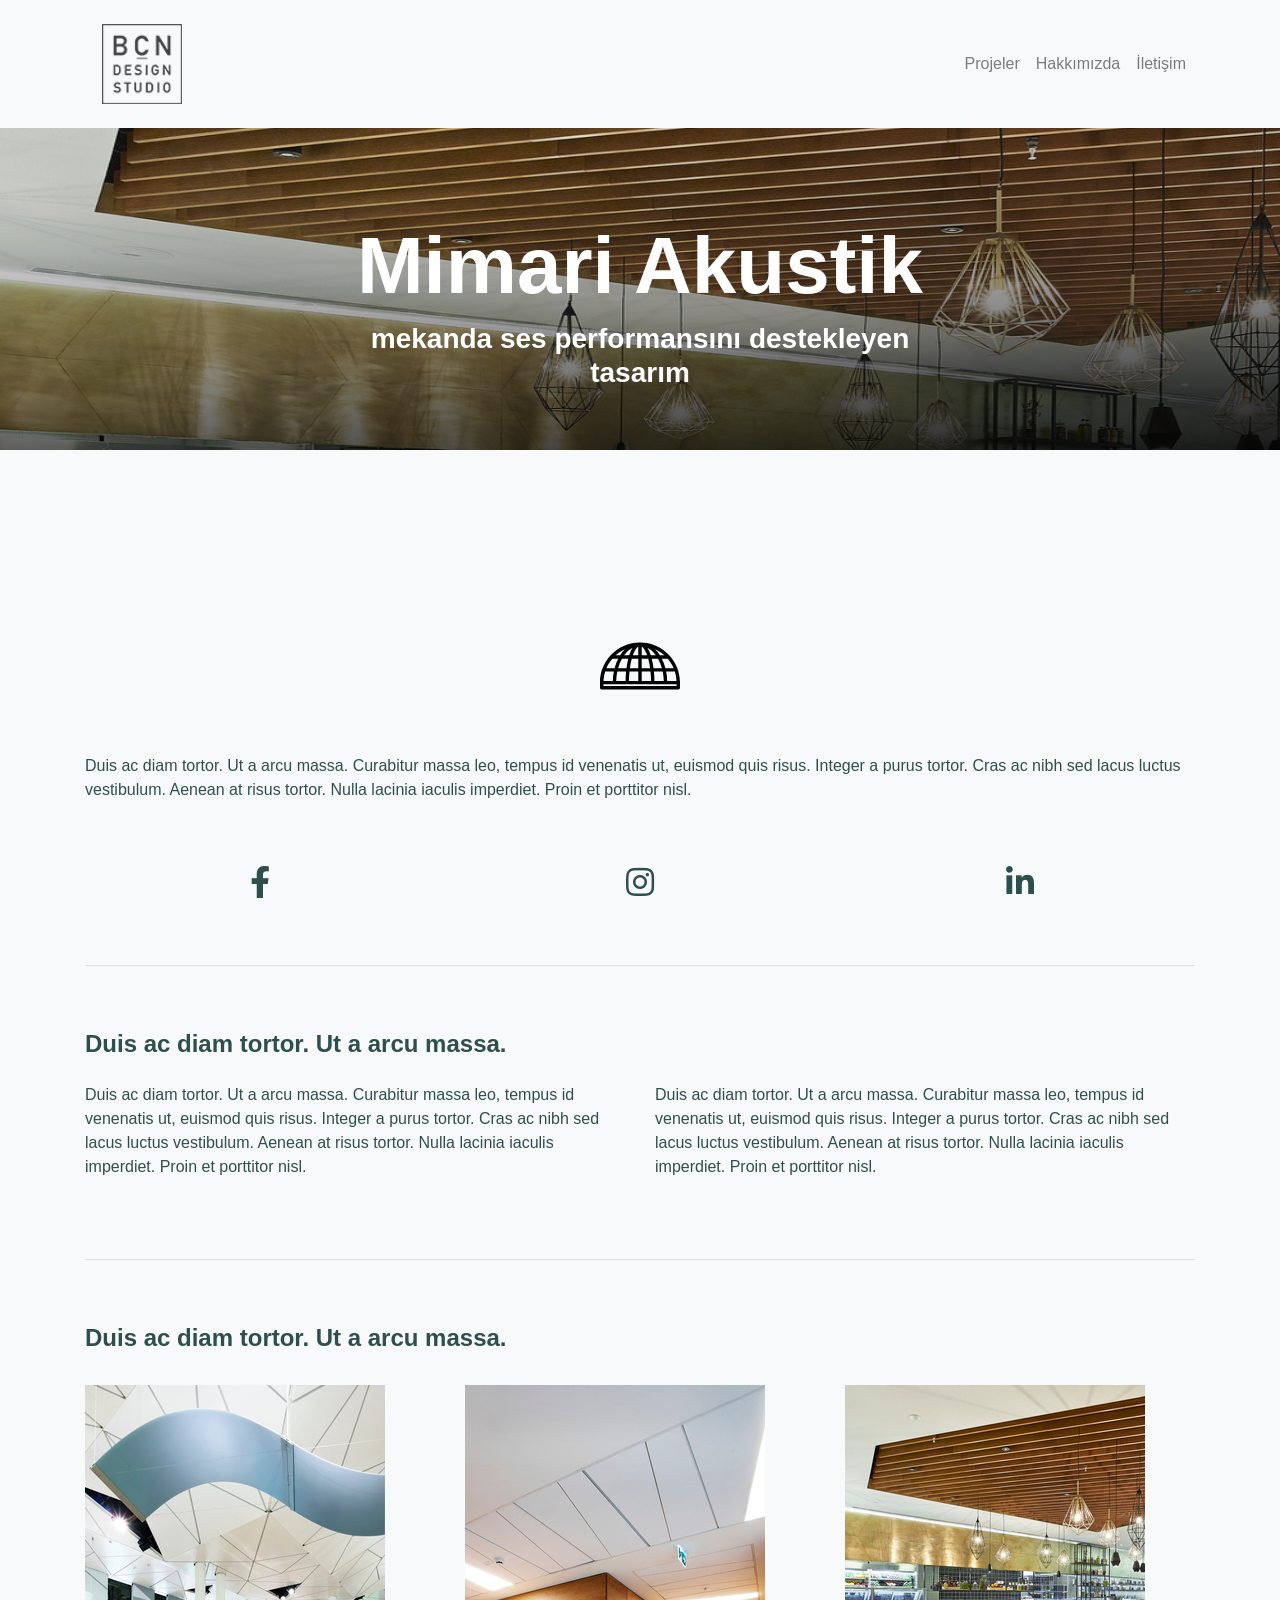
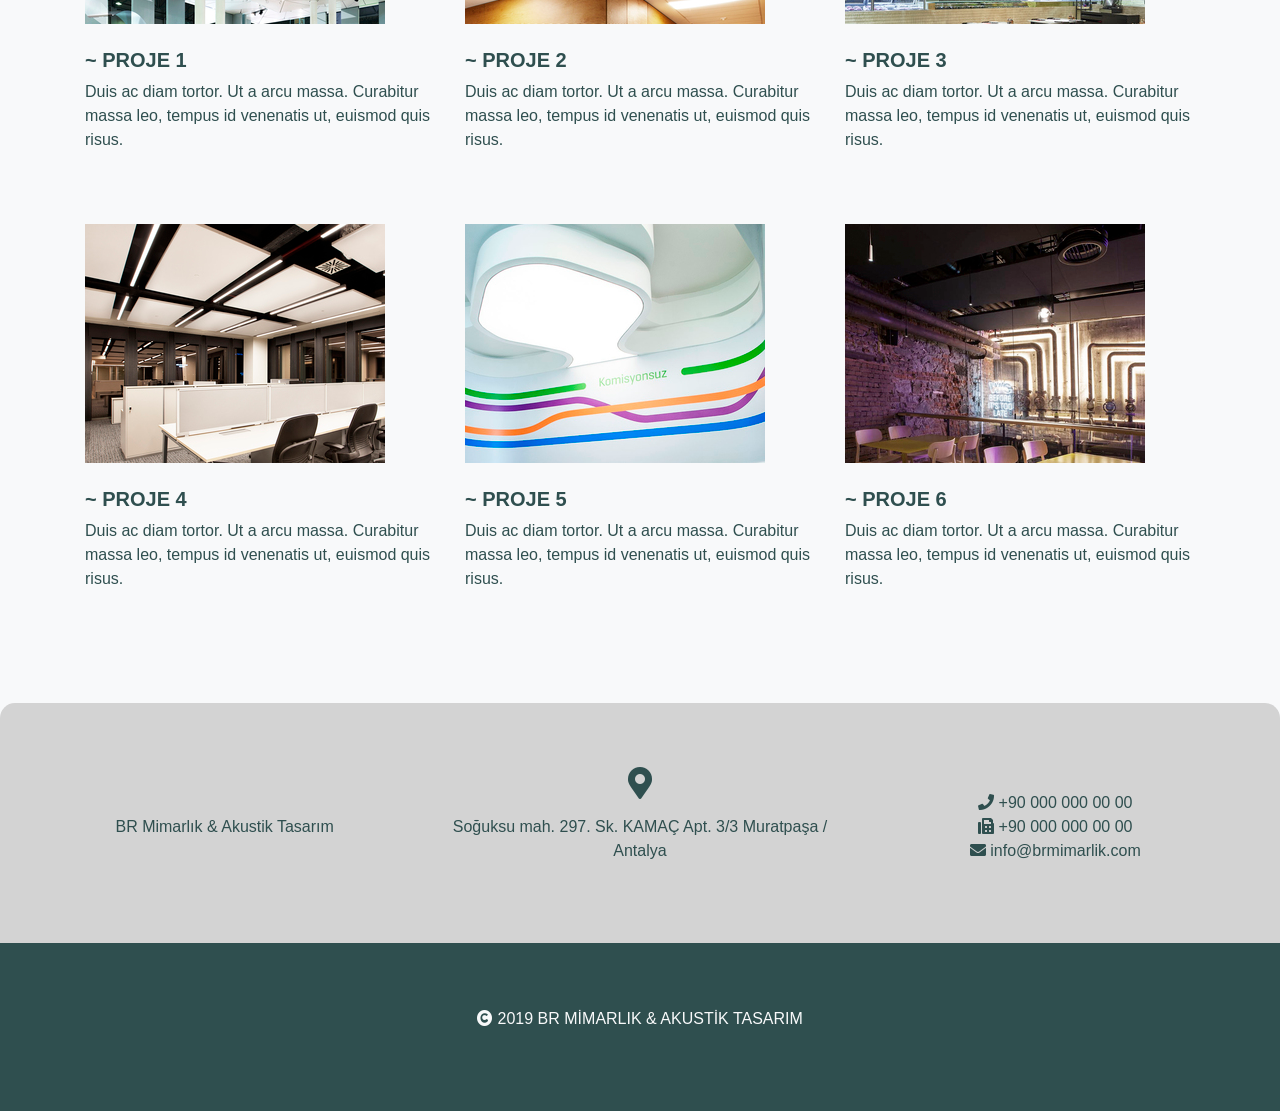
==== public_html/index.html @ 51b2e2f9 "public html folder added" ====
<!DOCTYPE html>
<html lang="tr">
<head>
    <title>BR Mimarlık</title>
    <meta charset="utf-8">
    <meta name="viewport" content="width=device-width, initial-scale=1">
    <link rel="shortcut icon" type="image/png" href="images/logo.png"/>
    <link rel="stylesheet" href="styles.css">
    <link rel="stylesheet" href="https://stackpath.bootstrapcdn.com/bootstrap/4.3.1/css/bootstrap.min.css" integrity="sha384-ggOyR0iXCbMQv3Xipma34MD+dH/1fQ784/j6cY/iJTQUOhcWr7x9JvoRxT2MZw1T" crossorigin="anonymous">
    <link rel="stylesheet" href="https://use.fontawesome.com/releases/v5.8.1/css/all.css" integrity="sha384-50oBUHEmvpQ+1lW4y57PTFmhCaXp0ML5d60M1M7uH2+nqUivzIebhndOJK28anvf" crossorigin="anonymous">
    <script src="https://code.jquery.com/jquery-3.3.1.slim.min.js" integrity="sha384-q8i/X+965DzO0rT7abK41JStQIAqVgRVzpbzo5smXKp4YfRvH+8abtTE1Pi6jizo" crossorigin="anonymous"></script>
    <script src="https://cdnjs.cloudflare.com/ajax/libs/popper.js/1.14.7/umd/popper.min.js" integrity="sha384-UO2eT0CpHqdSJQ6hJty5KVphtPhzWj9WO1clHTMGa3JDZwrnQq4sF86dIHNDz0W1" crossorigin="anonymous"></script>
    <script src="https://stackpath.bootstrapcdn.com/bootstrap/4.3.1/js/bootstrap.min.js" integrity="sha384-JjSmVgyd0p3pXB1rRibZUAYoIIy6OrQ6VrjIEaFf/nJGzIxFDsf4x0xIM+B07jRM" crossorigin="anonymous"></script>
</head>

<body style="background-color: #F8F9FA; color: darkslategray">

<nav class="container navbar navbar-expand-lg navbar-light bg-light">
    <a class="navbar-brand p-3" href="./index.html">
        <img src="images/logo.png" width="80" height="80" class="d-inline-block align-top" alt="BR Mimarlık Logo">
    </a>
    <button class="navbar-toggler" type="button" data-toggle="collapse" data-target="#navbarNav" aria-controls="navbarNav" aria-expanded="false" aria-label="Toggle navigation">
        <span class="navbar-toggler-icon"></span>
    </button>
    <div class="collapse navbar-collapse" id="navbarNav">
        <ul class="navbar-nav ml-auto">
            <li class="nav-item">
                <a class="nav-link" href="./projeler.html">Projeler</a>
            </li>
            <li class="nav-item">
                <a class="nav-link" href="./hakkimizda.html">Hakkımızda</a>
            </li>
            <li class="nav-item">
                <a class="nav-link" href="./iletisim.html">İletişim</a>
            </li>
        </ul>
    </div>
</nav>

<div class="hero-image">
    <div class="hero-text">
        <h1 style="font-size:80px; font-weight:bold">Mimari Akustik</h1>
        <h3 style="font-weight:bold">mekanda ses performansını destekleyen tasarım</h3>
    </div>
</div>

<div class="container pt-5">
    <div class="row justify-content-center">
        <img src="images/dome_vector.svg" height="80" width="80">
    </div>

    <div class="row pt-5 pb-5">
        <div class="col-12">
            <p>Duis ac diam tortor. Ut a arcu massa. Curabitur massa leo, tempus id venenatis ut, euismod quis risus. Integer a purus tortor. Cras ac nibh sed lacus luctus vestibulum. Aenean at risus tortor. Nulla lacinia iaculis imperdiet. Proin et porttitor nisl.</p>
        </div>
    </div>

    <div class="row pb-5 text-center">
        <div class="col-4">
            <a href="https://www.facebook.com/ggerdan" style="color:darkslategray">
                <i class="fab fa-facebook-f fa-2x zoom-3"></i>
            </a>
        </div>
        <div class="col-4">
            <a href="https://www.instagram.com/gokhangerdan/" style="color:darkslategray">
                <i class="fab fa-instagram fa-2x zoom-3"></i>
            </a>
        </div>
        <div class="col-4">
            <a href="https://www.linkedin.com/in/gokhangerdan/" style="color:darkslategray">
                <i class="fab fa-linkedin-in fa-2x zoom-3"></i>
            </a>
        </div>
    </div>

    <hr>

    <div class="row pt-5 pb-3">
        <div class=col-6>
            <h4 style="font-weight: bold">Duis ac diam tortor. Ut a arcu massa.</h4>
        </div>
    </div>

    <div class="row pb-5">
        <div class="col-6">
            <p>Duis ac diam tortor. Ut a arcu massa. Curabitur massa leo, tempus id venenatis ut, euismod quis risus. Integer a purus tortor. Cras ac nibh sed lacus luctus vestibulum. Aenean at risus tortor. Nulla lacinia iaculis imperdiet. Proin et porttitor nisl.</p>
        </div>
        <div class="col-6">
            <p>Duis ac diam tortor. Ut a arcu massa. Curabitur massa leo, tempus id venenatis ut, euismod quis risus. Integer a purus tortor. Cras ac nibh sed lacus luctus vestibulum. Aenean at risus tortor. Nulla lacinia iaculis imperdiet. Proin et porttitor nisl.</p>
        </div>
    </div>

    <hr>

    <div class="row pt-5 pb-3">
        <div class=col-6>
            <h4 style="font-weight: bold">Duis ac diam tortor. Ut a arcu massa.</h4>
        </div>
    </div>

    <div class="row pt-2 pb-5">
        <div class="col-4 zoom">
            <a target="_self" href="proje1.html" style="color:darkslategrey; text-decoration:none">
                <img src="images/proje1.jpg", alt="Proje 1", width="300", height="239">
                <h5 style="font-weight:bold"><br>~ PROJE 1</h5>
                <p>Duis ac diam tortor. Ut a arcu massa. Curabitur massa leo, tempus id venenatis ut, euismod quis risus.</p>
            </a>
        </div>
        <div class="col-4 zoom">
            <a target="_self" href="proje2.html" style="color:darkslategrey; text-decoration:none">
                <img src="images/proje2.jpg", alt="Proje 2", width="300", height="239">
                <h5 style="font-weight:bold"><br>~ PROJE 2</h5>
                <p>Duis ac diam tortor. Ut a arcu massa. Curabitur massa leo, tempus id venenatis ut, euismod quis risus.</p>
            </a>
        </div>
        <div class="col-4 zoom">
            <a target="_self" href="proje3.html" style="color:darkslategrey; text-decoration:none">
                <img src="images/proje3.jpg", alt="Proje 3", width="300", height="239">
                <h5 style="font-weight:bold"><br>~ PROJE 3</h5>
                <p>Duis ac diam tortor. Ut a arcu massa. Curabitur massa leo, tempus id venenatis ut, euismod quis risus.</p>
            </a>
        </div>
    </div>
    <div class="row pt-2 pb-5">
        <div class="col-4 zoom">
            <a target="_self" href="proje4.html" style="color:darkslategrey; text-decoration:none">
                <img src="images/proje4.jpg", alt="Proje 4", width="300", height="239">
                <h5 style="font-weight:bold"><br>~ PROJE 4</h5>
                <p>Duis ac diam tortor. Ut a arcu massa. Curabitur massa leo, tempus id venenatis ut, euismod quis risus.</p>
            </a>
        </div>
        <div class="col-4 zoom">
            <a target="_self" href="proje5.html" style="color:darkslategrey; text-decoration:none">
                <img src="images/proje5.jpg", alt="Proje 5", width="300", height="239">
                <h5 style="font-weight:bold"><br>~ PROJE 5</h5>
                <p>Duis ac diam tortor. Ut a arcu massa. Curabitur massa leo, tempus id venenatis ut, euismod quis risus.</p>
            </a>
        </div>
        <div class="col-4 zoom">
            <a target="_self" href="proje6.html" style="color:darkslategrey; text-decoration:none">
                <img src="images/proje6.jpg", alt="Proje 6", width="300", height="239">
                <h5 style="font-weight:bold"><br>~ PROJE 6</h5>
                <p>Duis ac diam tortor. Ut a arcu massa. Curabitur massa leo, tempus id venenatis ut, euismod quis risus.</p>
            </a>
        </div>
    </div>

</div>

<div style="margin-bottom:0">
    <div class="jumbotron text-center mt-5 mb-0" style="border-radius: 15px 15px 0px 0px; background-color:lightgrey; color:darkslategray">
        <div class="row">
            <div class="col-4 pt-5">
                <p>BR Mimarlık & Akustik Tasarım</p>
            </div>
            <div class="col-4">
                <i class="fas fa-map-marker-alt fa-2x pb-3"></i><br>
                <p>Soğuksu mah. 297. Sk. KAMAÇ Apt. 3/3 Muratpaşa / Antalya</p>
            </div>
            <div class="col-4 pt-4">
                <p><i class="fas fa-phone"></i> +90 000 000 00 00<br>
                <i class="fas fa-fax"></i> +90 000 000 00 00<br>
                <i class="fas fa-envelope"></i> info@brmimarlik.com</p>
            </div>
        </div>
    </div>
    <div class="jumbotron text-center mt-0 mb-0" style="border-radius: 0; background-color:darkslategray; color:#F8F9FA">
        <div class="row">
            <div class="col-4">
            </div>
            <div class="col-4">
                <p><i class="fas fa-copyright"></i> 2019 BR MİMARLIK & AKUSTİK TASARIM</p>
            </div>
            <div class="col-4">
            </div>
        </div>
    </div>
</div>

</body>
</html>
---- public_html/styles.css ----
body, html {
  height: 100%;
  margin: 0;
  font-family: Arial, Helvetica, sans-serif;
}

.hero-image {
  background-image: linear-gradient(175deg, rgba(0, 0, 0, 0.0), rgba(0, 0, 0, 0.1), rgba(0, 0, 0, 0.4), rgba(0, 0, 0, 0.9)), url("images/hero_image.jpg");
  height: 50%;
  background-position: 0% 0%;
  background-repeat: no-repeat;
  background-size: 100% 50%;
  background-attachment: fixed;
  position: relative;
}

.hero-text {
  text-align: center;
  position: absolute;
  top: 40%;
  left: 50%;
  transform: translate(-50%, -50%);
  color: white;
}

.zoom:hover {
  transform: scale(1.1);
}

.zoom-3:hover {
  transform: scale(1.3);
  color: black
}
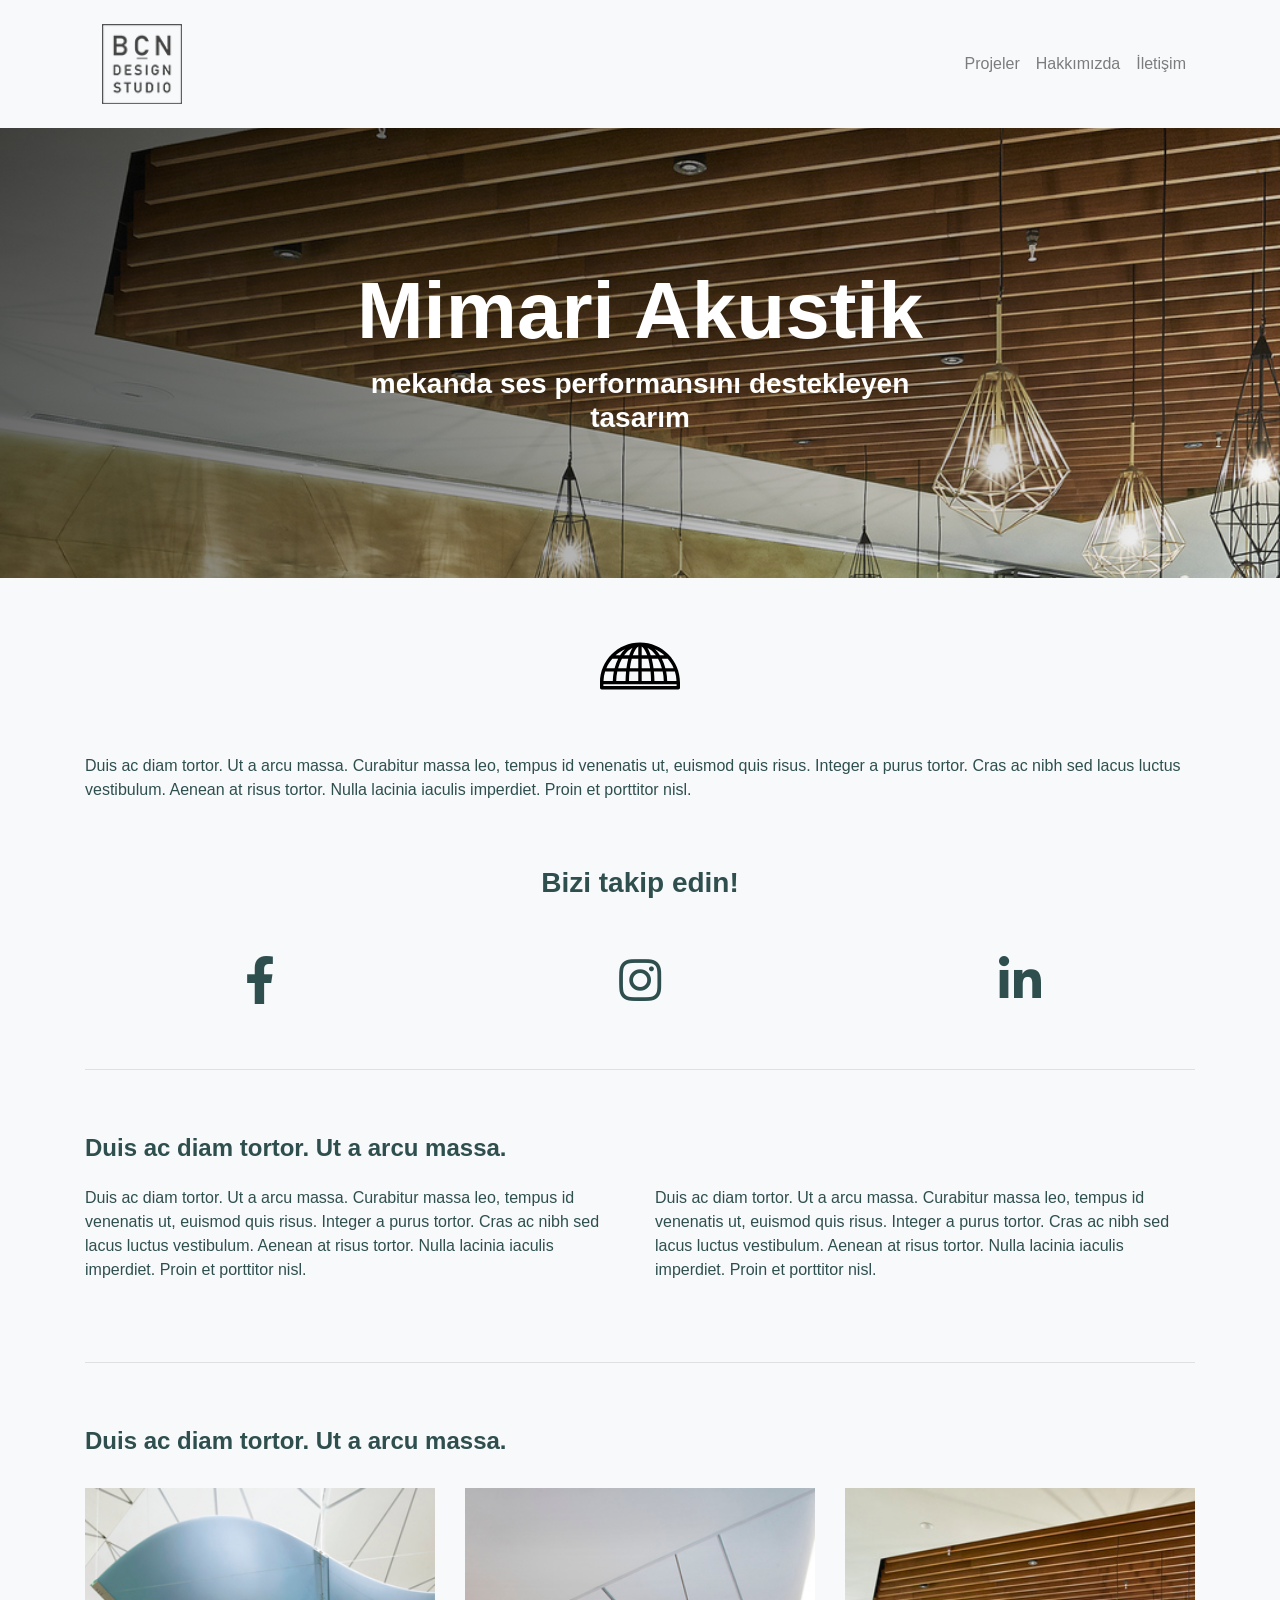
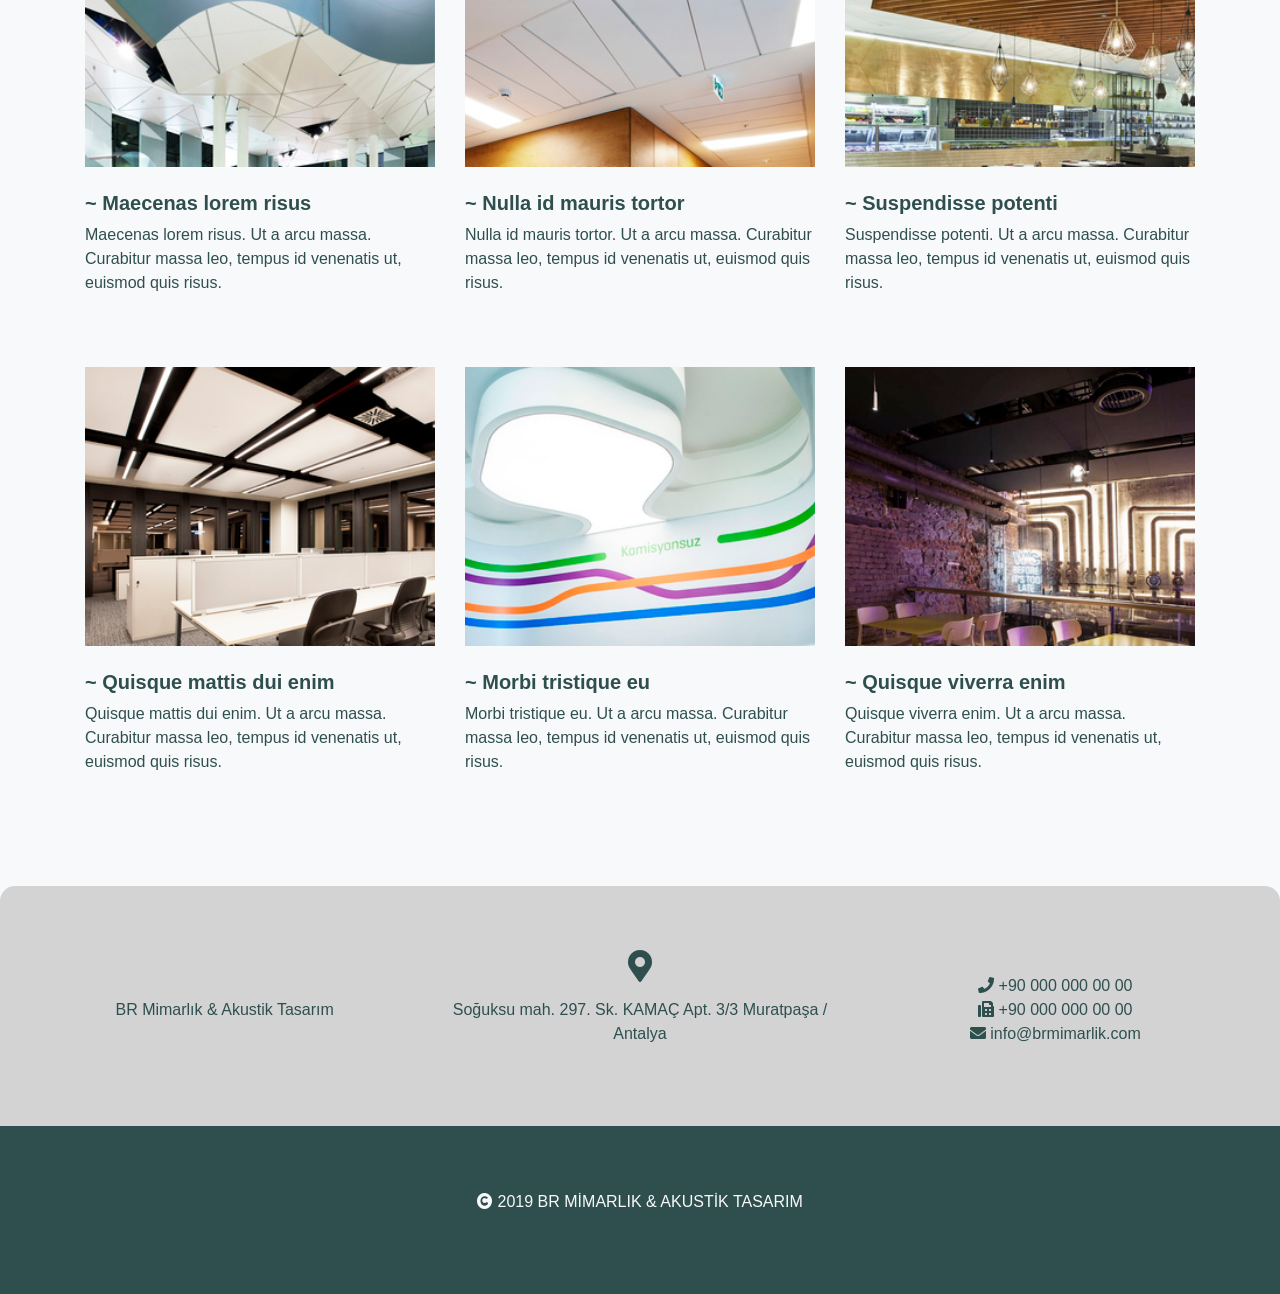
==== commit 0260fdaa: "mobile version added" ====
--- a/public_html/index.html
+++ b/public_html/index.html
@@ -49,26 +49,27 @@
         <img src="images/dome_vector.svg" height="80" width="80">
     </div>
 
-    <div class="row pt-5 pb-5">
-        <div class="col-12">
-            <p>Duis ac diam tortor. Ut a arcu massa. Curabitur massa leo, tempus id venenatis ut, euismod quis risus. Integer a purus tortor. Cras ac nibh sed lacus luctus vestibulum. Aenean at risus tortor. Nulla lacinia iaculis imperdiet. Proin et porttitor nisl.</p>
-        </div>
-    </div>
+    <br><br>
+    <p>Duis ac diam tortor. Ut a arcu massa. Curabitur massa leo, tempus id venenatis ut, euismod quis risus. Integer a purus tortor. Cras ac nibh sed lacus luctus vestibulum. Aenean at risus tortor. Nulla lacinia iaculis imperdiet. Proin et porttitor nisl.</p>
+    <br><br>
+
+    <h3 style="text-align:center; font-weight:bold">Bizi takip edin!</h3>
+    <br><br>
 
     <div class="row pb-5 text-center">
         <div class="col-4">
             <a href="https://www.facebook.com/ggerdan" style="color:darkslategray">
-                <i class="fab fa-facebook-f fa-2x zoom-3"></i>
+                <i class="fab fa-facebook-f fa-3x"></i>
             </a>
         </div>
         <div class="col-4">
             <a href="https://www.instagram.com/gokhangerdan/" style="color:darkslategray">
-                <i class="fab fa-instagram fa-2x zoom-3"></i>
+                <i class="fab fa-instagram fa-3x"></i>
             </a>
         </div>
         <div class="col-4">
             <a href="https://www.linkedin.com/in/gokhangerdan/" style="color:darkslategray">
-                <i class="fab fa-linkedin-in fa-2x zoom-3"></i>
+                <i class="fab fa-linkedin-in fa-3x"></i>
             </a>
         </div>
     </div>
@@ -76,16 +77,16 @@
     <hr>
 
     <div class="row pt-5 pb-3">
-        <div class=col-6>
+        <div class="col-md-6 col-sm-12">
             <h4 style="font-weight: bold">Duis ac diam tortor. Ut a arcu massa.</h4>
         </div>
     </div>
 
     <div class="row pb-5">
-        <div class="col-6">
+        <div class="col-md-6 col-sm-12">
             <p>Duis ac diam tortor. Ut a arcu massa. Curabitur massa leo, tempus id venenatis ut, euismod quis risus. Integer a purus tortor. Cras ac nibh sed lacus luctus vestibulum. Aenean at risus tortor. Nulla lacinia iaculis imperdiet. Proin et porttitor nisl.</p>
         </div>
-        <div class="col-6">
+        <div class="col-md-6 col-sm-12">
             <p>Duis ac diam tortor. Ut a arcu massa. Curabitur massa leo, tempus id venenatis ut, euismod quis risus. Integer a purus tortor. Cras ac nibh sed lacus luctus vestibulum. Aenean at risus tortor. Nulla lacinia iaculis imperdiet. Proin et porttitor nisl.</p>
         </div>
     </div>
@@ -93,54 +94,54 @@
     <hr>
 
     <div class="row pt-5 pb-3">
-        <div class=col-6>
+        <div class="col-md-6 col-sm-12">
             <h4 style="font-weight: bold">Duis ac diam tortor. Ut a arcu massa.</h4>
         </div>
     </div>
 
     <div class="row pt-2 pb-5">
-        <div class="col-4 zoom">
+        <div class="col-md-4 col-sm-12">
             <a target="_self" href="proje1.html" style="color:darkslategrey; text-decoration:none">
-                <img src="images/proje1.jpg", alt="Proje 1", width="300", height="239">
-                <h5 style="font-weight:bold"><br>~ PROJE 1</h5>
-                <p>Duis ac diam tortor. Ut a arcu massa. Curabitur massa leo, tempus id venenatis ut, euismod quis risus.</p>
+                <img src="images/proje1.jpg", alt="Proje 1", width="100%">
+                <h5 style="font-weight:bold"><br>~ Maecenas lorem risus</h5>
+                <p>Maecenas lorem risus. Ut a arcu massa. Curabitur massa leo, tempus id venenatis ut, euismod quis risus.</p>
             </a>
         </div>
-        <div class="col-4 zoom">
+        <div class="col-md-4 col-sm-12">
             <a target="_self" href="proje2.html" style="color:darkslategrey; text-decoration:none">
-                <img src="images/proje2.jpg", alt="Proje 2", width="300", height="239">
-                <h5 style="font-weight:bold"><br>~ PROJE 2</h5>
-                <p>Duis ac diam tortor. Ut a arcu massa. Curabitur massa leo, tempus id venenatis ut, euismod quis risus.</p>
+                <img src="images/proje2.jpg", alt="Proje 2", width="100%">
+                <h5 style="font-weight:bold"><br>~ Nulla id mauris tortor</h5>
+                <p>Nulla id mauris tortor. Ut a arcu massa. Curabitur massa leo, tempus id venenatis ut, euismod quis risus.</p>
             </a>
         </div>
-        <div class="col-4 zoom">
+        <div class="col-md-4 col-sm-12">
             <a target="_self" href="proje3.html" style="color:darkslategrey; text-decoration:none">
-                <img src="images/proje3.jpg", alt="Proje 3", width="300", height="239">
-                <h5 style="font-weight:bold"><br>~ PROJE 3</h5>
-                <p>Duis ac diam tortor. Ut a arcu massa. Curabitur massa leo, tempus id venenatis ut, euismod quis risus.</p>
+                <img src="images/proje3.jpg", alt="Proje 3", width="100%">
+                <h5 style="font-weight:bold"><br>~ Suspendisse potenti</h5>
+                <p>Suspendisse potenti. Ut a arcu massa. Curabitur massa leo, tempus id venenatis ut, euismod quis risus.</p>
             </a>
         </div>
     </div>
     <div class="row pt-2 pb-5">
-        <div class="col-4 zoom">
+        <div class="col-md-4 col-sm-12">
             <a target="_self" href="proje4.html" style="color:darkslategrey; text-decoration:none">
-                <img src="images/proje4.jpg", alt="Proje 4", width="300", height="239">
-                <h5 style="font-weight:bold"><br>~ PROJE 4</h5>
-                <p>Duis ac diam tortor. Ut a arcu massa. Curabitur massa leo, tempus id venenatis ut, euismod quis risus.</p>
+                <img src="images/proje4.jpg", alt="Proje 4", width="100%">
+                <h5 style="font-weight:bold"><br>~ Quisque mattis dui enim</h5>
+                <p>Quisque mattis dui enim. Ut a arcu massa. Curabitur massa leo, tempus id venenatis ut, euismod quis risus.</p>
             </a>
         </div>
-        <div class="col-4 zoom">
+        <div class="col-md-4 col-sm-12">
             <a target="_self" href="proje5.html" style="color:darkslategrey; text-decoration:none">
-                <img src="images/proje5.jpg", alt="Proje 5", width="300", height="239">
-                <h5 style="font-weight:bold"><br>~ PROJE 5</h5>
-                <p>Duis ac diam tortor. Ut a arcu massa. Curabitur massa leo, tempus id venenatis ut, euismod quis risus.</p>
+                <img src="images/proje5.jpg", alt="Proje 5", width="100%">
+                <h5 style="font-weight:bold"><br>~ Morbi tristique eu</h5>
+                <p>Morbi tristique eu. Ut a arcu massa. Curabitur massa leo, tempus id venenatis ut, euismod quis risus.</p>
             </a>
         </div>
-        <div class="col-4 zoom">
+        <div class="col-md-4 col-sm-12">
             <a target="_self" href="proje6.html" style="color:darkslategrey; text-decoration:none">
-                <img src="images/proje6.jpg", alt="Proje 6", width="300", height="239">
-                <h5 style="font-weight:bold"><br>~ PROJE 6</h5>
-                <p>Duis ac diam tortor. Ut a arcu massa. Curabitur massa leo, tempus id venenatis ut, euismod quis risus.</p>
+                <img src="images/proje6.jpg", alt="Proje 6", width="100%">
+                <h5 style="font-weight:bold"><br>~ Quisque viverra enim</h5>
+                <p>Quisque viverra enim. Ut a arcu massa. Curabitur massa leo, tempus id venenatis ut, euismod quis risus.</p>
             </a>
         </div>
     </div>
@@ -150,14 +151,14 @@
 <div style="margin-bottom:0">
     <div class="jumbotron text-center mt-5 mb-0" style="border-radius: 15px 15px 0px 0px; background-color:lightgrey; color:darkslategray">
         <div class="row">
-            <div class="col-4 pt-5">
+            <div class="col-md-4 col-sm-12 pt-5">
                 <p>BR Mimarlık & Akustik Tasarım</p>
             </div>
-            <div class="col-4">
+            <div class="col-md-4 col-sm-12">
                 <i class="fas fa-map-marker-alt fa-2x pb-3"></i><br>
                 <p>Soğuksu mah. 297. Sk. KAMAÇ Apt. 3/3 Muratpaşa / Antalya</p>
             </div>
-            <div class="col-4 pt-4">
+            <div class="col-md-4 col-sm-12 pt-4">
                 <p><i class="fas fa-phone"></i> +90 000 000 00 00<br>
                 <i class="fas fa-fax"></i> +90 000 000 00 00<br>
                 <i class="fas fa-envelope"></i> info@brmimarlik.com</p>
@@ -166,12 +167,8 @@
     </div>
     <div class="jumbotron text-center mt-0 mb-0" style="border-radius: 0; background-color:darkslategray; color:#F8F9FA">
         <div class="row">
-            <div class="col-4">
-            </div>
-            <div class="col-4">
+            <div class="col-12">
                 <p><i class="fas fa-copyright"></i> 2019 BR MİMARLIK & AKUSTİK TASARIM</p>
-            </div>
-            <div class="col-4">
             </div>
         </div>
     </div>
--- a/public_html/styles.css
+++ b/public_html/styles.css
@@ -5,29 +5,19 @@
 }
 
 .hero-image {
-  background-image: linear-gradient(175deg, rgba(0, 0, 0, 0.0), rgba(0, 0, 0, 0.1), rgba(0, 0, 0, 0.4), rgba(0, 0, 0, 0.9)), url("images/hero_image.jpg");
+  background-image: linear-gradient(135deg, rgba(0, 0, 0, 0.7), rgba(0, 0, 0, 0.0)), url("images/hero_image.jpg");
   height: 50%;
-  background-position: 0% 0%;
+  background-position: center;
   background-repeat: no-repeat;
-  background-size: 100% 50%;
-  background-attachment: fixed;
+  background-size: cover;
   position: relative;
 }
 
 .hero-text {
   text-align: center;
   position: absolute;
-  top: 40%;
+  top: 50%;
   left: 50%;
   transform: translate(-50%, -50%);
   color: white;
-}
-
-.zoom:hover {
-  transform: scale(1.1);
-}
-
-.zoom-3:hover {
-  transform: scale(1.3);
-  color: black
 }
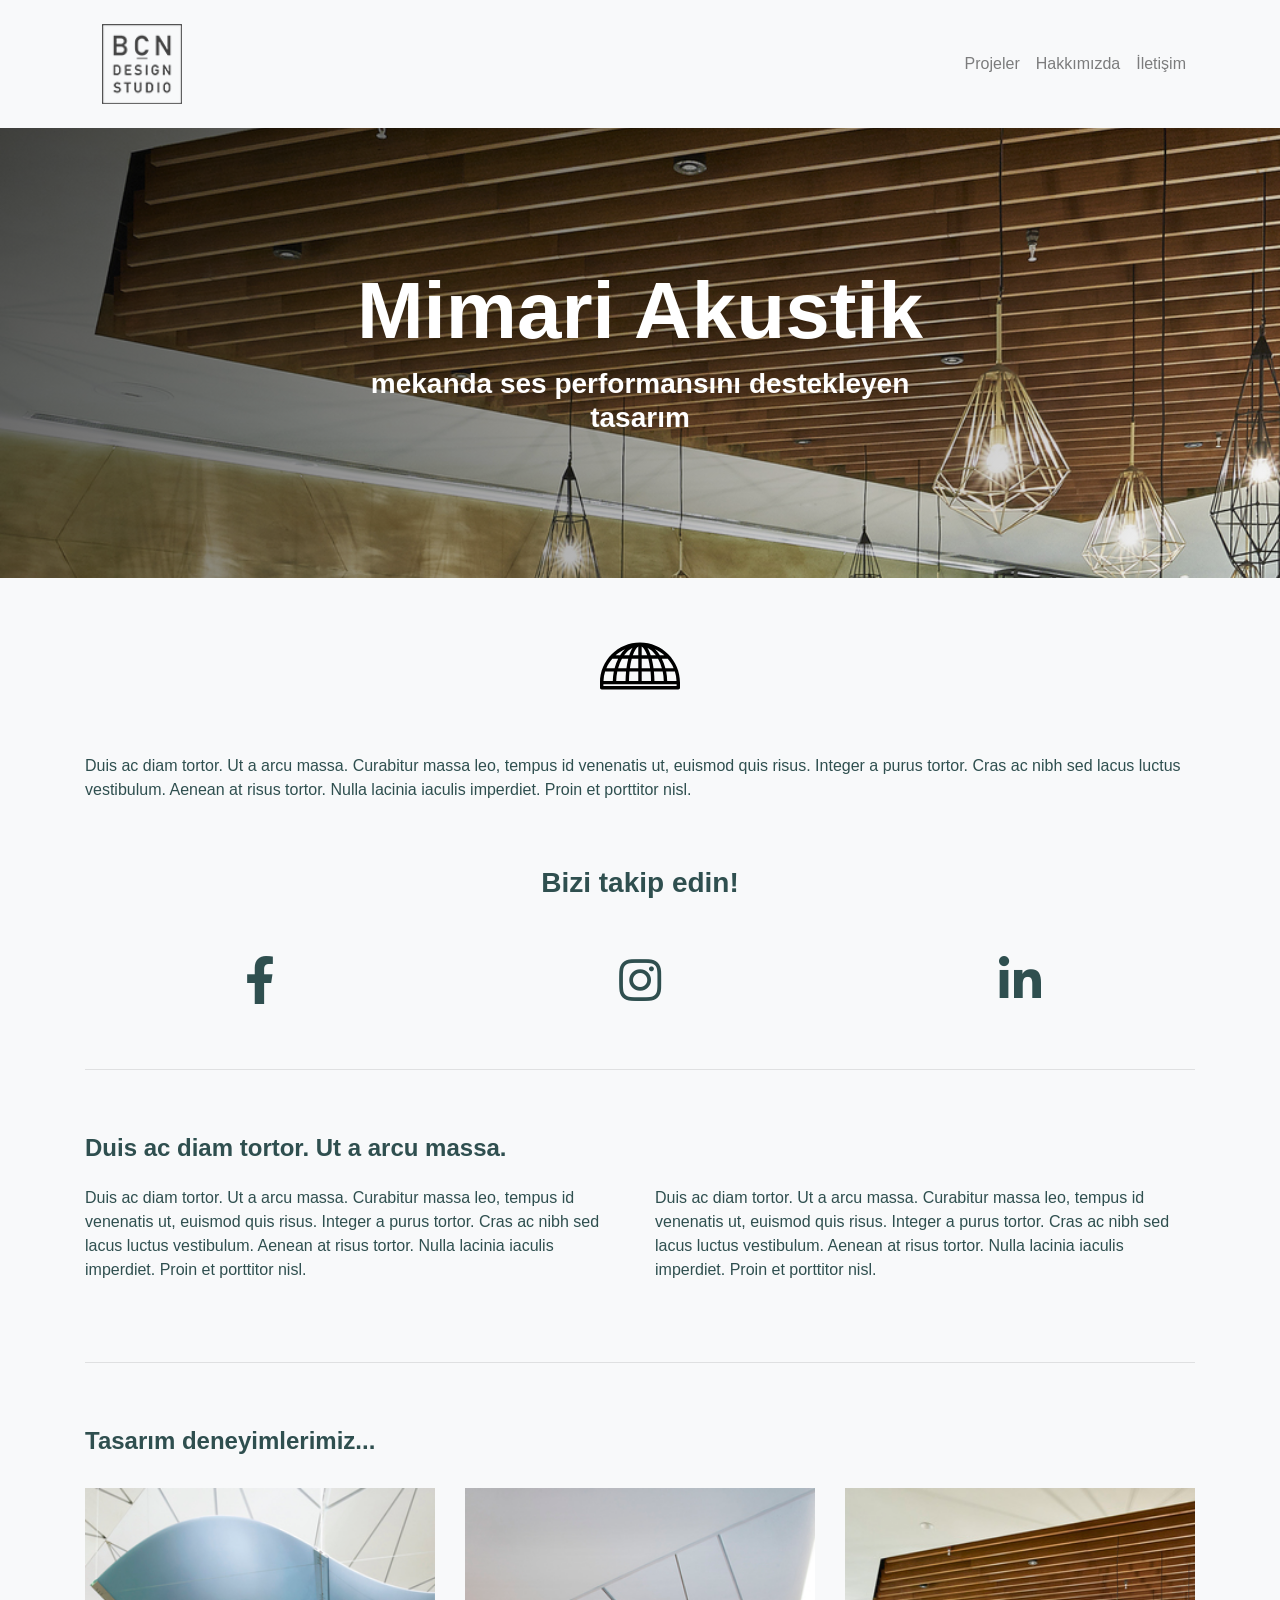
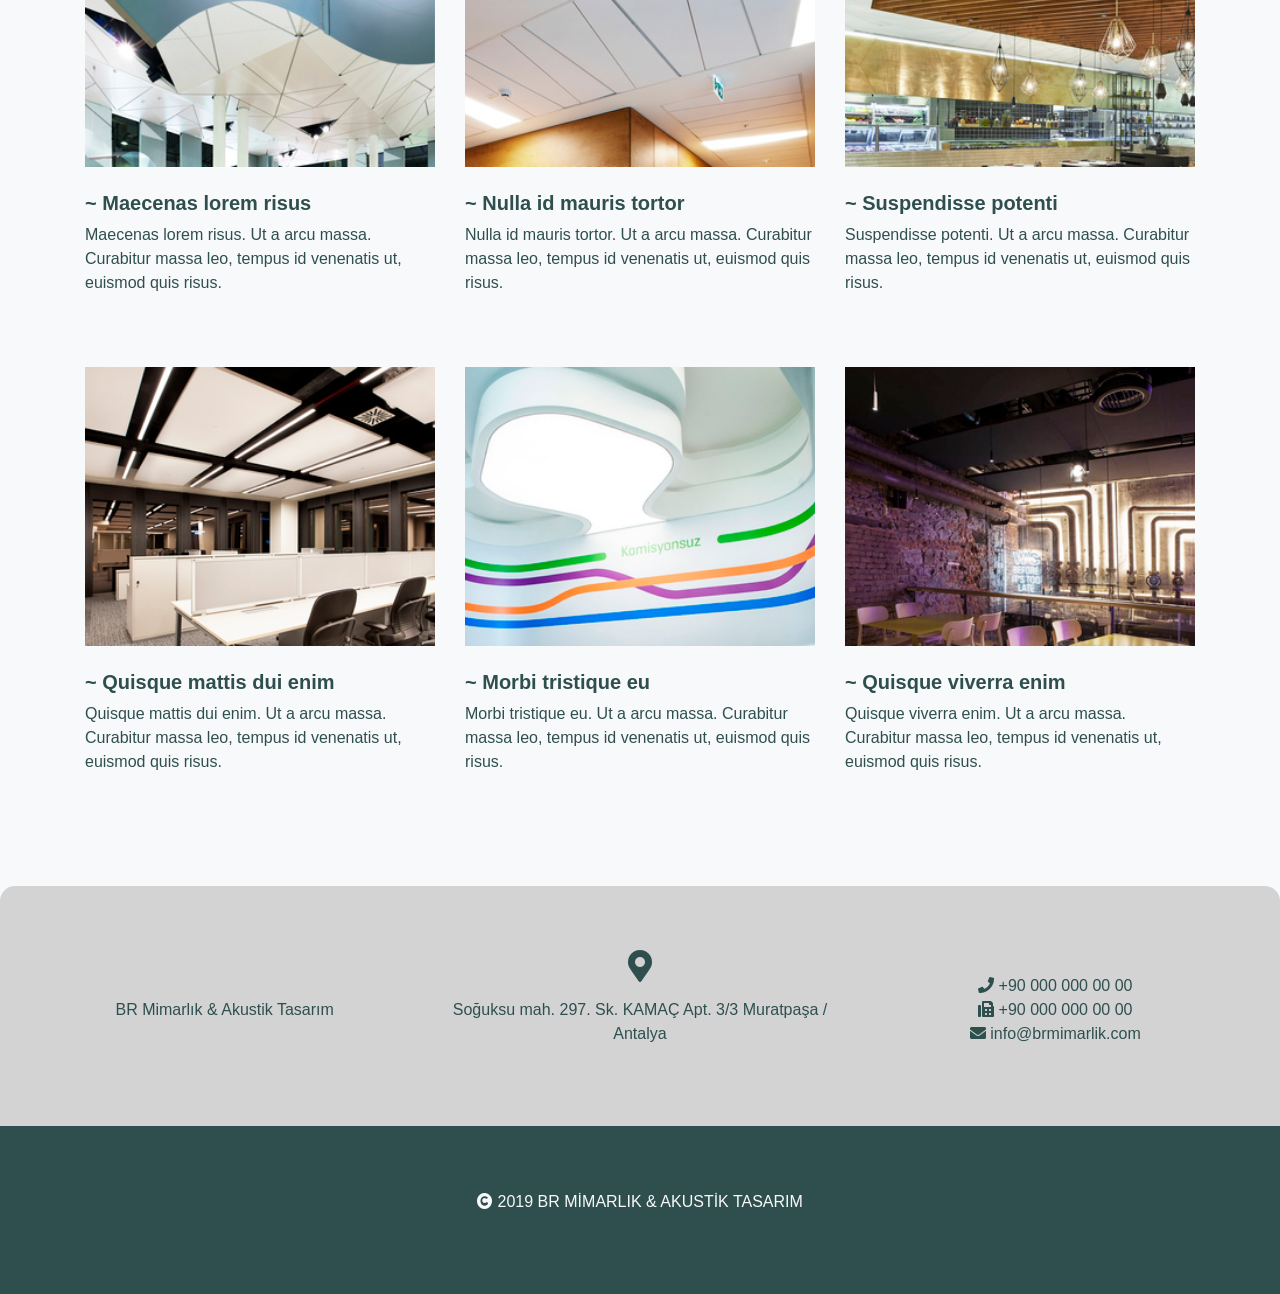
==== commit 83a159a5: "Update index.html" ====
--- a/public_html/index.html
+++ b/public_html/index.html
@@ -95,7 +95,7 @@
 
     <div class="row pt-5 pb-3">
         <div class="col-md-6 col-sm-12">
-            <h4 style="font-weight: bold">Duis ac diam tortor. Ut a arcu massa.</h4>
+            <h4 style="font-weight: bold">Tasarım deneyimlerimiz...</h4>
         </div>
     </div>
 
@@ -175,4 +175,4 @@
 </div>
 
 </body>
-</html>+</html>
